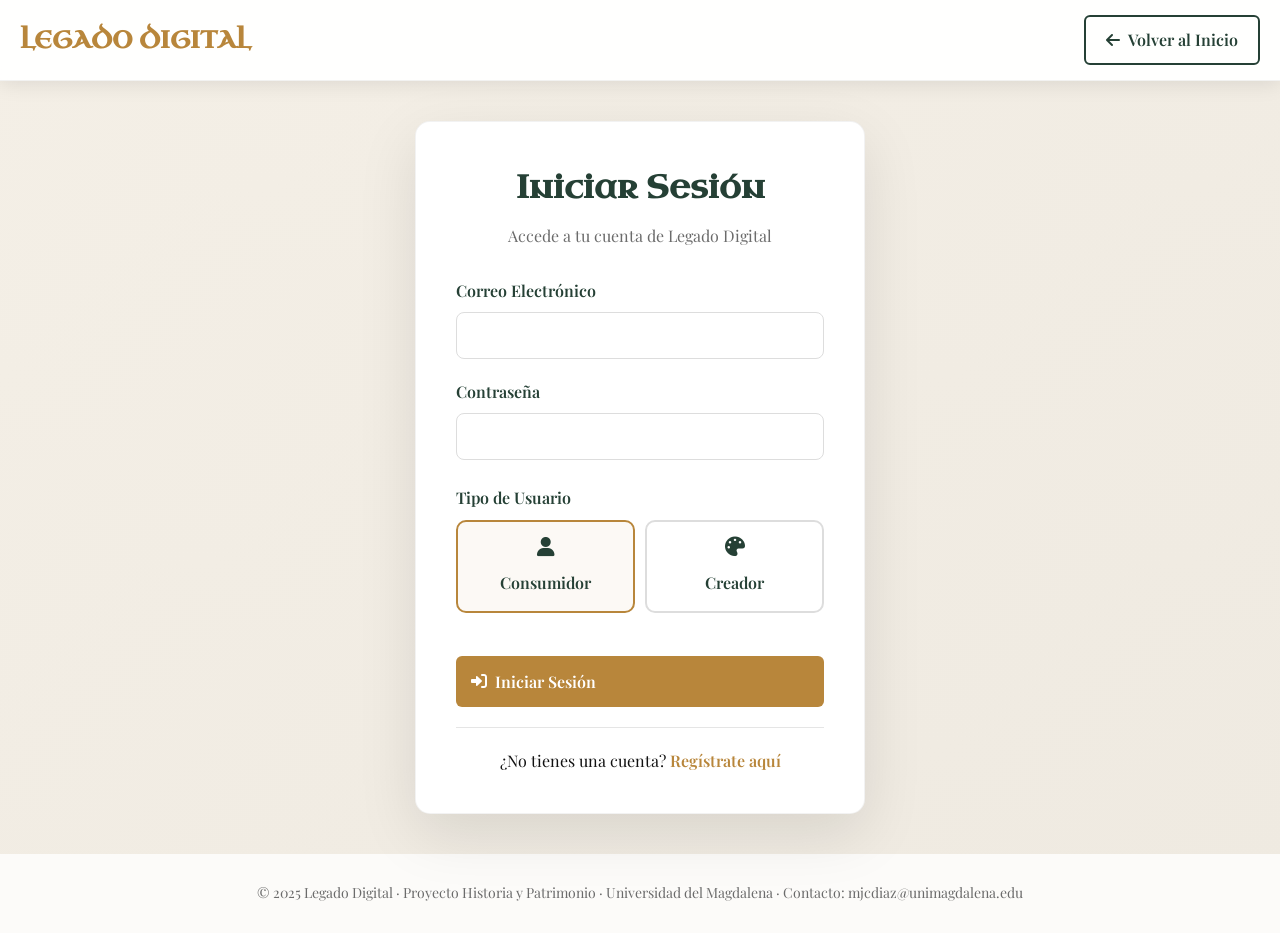
==== dashboard-creator.html @ 0e4feba0 "Firts" ====
<!DOCTYPE html>
<html lang="es">
<head>
    <meta charset="UTF-8">
    <meta name="viewport" content="width=device-width, initial-scale=1.0">
    <title>Panel del Creador - LEGADO DIGITAL</title>
    
    <!-- Fuentes de Google -->
    <link href="https://fonts.googleapis.com/css2?family=Uncial+Antiqua&family=Playfair+Display:wght@400;700&display=swap" rel="stylesheet">
    <!-- Iconos -->
    <link href="https://cdnjs.cloudflare.com/ajax/libs/font-awesome/6.0.0/css/all.min.css" rel="stylesheet">
    
    <link rel="stylesheet" href="css/style.css">
    <link rel="stylesheet" href="css/dashboard.css">
</head>
<body>
    <!-- BARRA DE NAVEGACIÓN -->
    <nav class="top-nav">
        <a href="index.html" class="nav-brand">LEGADO DIGITAL</a>
        <div class="nav-user">
            <div id="userInfo" class="user-info">
                <div class="user-avatar" id="userAvatar">U</div>
                <span id="userName">Usuario</span>
                <button class="btn btn-login" id="logoutBtn">Cerrar Sesión</button>
            </div>
        </div>
    </nav>

    <!-- CONTENIDO PRINCIPAL -->
    <div class="dashboard-container">
        <!-- ENCABEZADO DEL DASHBOARD -->
        <header class="dashboard-header">
            <div class="welcome-section">
                <h1>Panel del Creador</h1>
                <p>Gestiona tu contenido y comparte tu patrimonio cultural</p>
            </div>
            <div class="creator-stats">
                <div class="stat-card">
                    <div class="stat-number" id="totalContent">0</div>
                    <div class="stat-label">Contenidos Subidos</div>
                </div>
                <div class="stat-card">
                    <div class="stat-number" id="totalVideos">0</div>
                    <div class="stat-label">Videos</div>
                </div>
                <div class="stat-card">
                    <div class="stat-number" id="totalAudios">0</div>
                    <div class="stat-label">Audios</div>
                </div>
                <div class="stat-card">
                    <div class="stat-number" id="totalImages">0</div>
                    <div class="stat-label">Imágenes</div>
                </div>
            </div>
        </header>

        <!-- SECCIÓN DE ACCIONES RÁPIDAS -->
        <section class="quick-actions">
            <h2>Acciones Rápidas</h2>
            <div class="actions-grid">
                <button class="action-btn" id="addVideoBtn">
                    <i class="fas fa-video"></i>
                    <span>Agregar Video</span>
                </button>
                <button class="action-btn" id="addAudioBtn">
                    <i class="fas fa-music"></i>
                    <span>Agregar Audio</span>
                </button>
                <button class="action-btn" id="addImageBtn">
                    <i class="fas fa-image"></i>
                    <span>Agregar Imagen</span>
                </button>
                <button class="action-btn" id="addPhraseBtn">
                    <i class="fas fa-quote-left"></i>
                    <span>Agregar Frase</span>
                </button>
            </div>
        </section>

        <!-- SECCIÓN DE CONTENIDO -->
        <section class="content-section">
            <div class="section-header">
                <h2>Mi Contenido</h2>
                <div class="section-actions">
                    <select id="contentFilter" class="form-control">
                        <option value="all">Todo el contenido</option>
                        <option value="video">Videos</option>
                        <option value="audio">Audios</option>
                        <option value="image">Imágenes</option>
                        <option value="phrase">Frases</option>
                    </select>
                </div>
            </div>

            <div class="content-grid" id="contentGrid">
                <!-- El contenido se cargará aquí dinámicamente -->
            </div>
        </section>
    </div>

    <!-- MODAL PARA AGREGAR CONTENIDO -->
    <div class="modal" id="contentModal">
        <div class="modal-content">
            <div class="modal-header">
                <h3 class="modal-title" id="modalTitle">Agregar Contenido</h3>
                <button class="close-modal">&times;</button>
            </div>
            <form id="contentForm">
                <input type="hidden" id="contentId">
                <input type="hidden" id="contentType">
                
                <div class="form-group">
                    <label for="contentTitle">Título</label>
                    <input type="text" id="contentTitle" class="form-control" required>
                </div>

                <div class="form-group" id="fileInputGroup">
                    <label for="contentFile">Archivo</label>
                    <div class="file-input-container">
                        <input type="file" id="contentFile" class="file-input">
                        <label for="contentFile" class="file-input-label" id="fileInputLabel">
                            <i class="fas fa-upload"></i><br>
                            <span>Seleccionar archivo</span>
                            <div class="file-name" id="fileName"></div>
                        </label>
                    </div>
                </div>

                <div class="form-group">
                    <label for="contentDescription">Descripción</label>
                    <textarea id="contentDescription" class="form-control" rows="3" required></textarea>
                </div>

                <div class="form-group">
                    <label for="contentTags">Etiquetas (separadas por comas)</label>
                    <input type="text" id="contentTags" class="form-control" placeholder="patrimonio, cultura, historia">
                </div>

                <div class="form-group" id="phraseFields" style="display: none;">
                    <label for="contentAuthor">Autor</label>
                    <input type="text" id="contentAuthor" class="form-control">
                </div>

                <div class="form-actions">
                    <button type="button" class="btn btn-secondary" id="cancelContent">Cancelar</button>
                    <button type="submit" class="btn btn-primary">Guardar Contenido</button>
                </div>
            </form>
        </div>
    </div>

    <!-- FOOTER -->
    <footer class="site-footer">
        © 2025 Legado Digital · Proyecto Historia y Patrimonio · Universidad del Magdalena · Contacto: mjcdiaz@unimagdalena.edu
    </footer>

    <script src="js/dashboard.js"></script>
</body>
</html>
---- css/style.css ----
/* Variables y estilos base - extraídos de tu index.html */
:root {
    --bg: #f4efe6;
    --earth: #6b4f2b;
    --sand: #d6c6a6;
    --sepia: #c19a6b;
    --forest: #254035;
    --accent: #b8863b;
    --muted: #6b6b6b;
    --max-width: 1200px;
}

* {
    box-sizing: border-box;
    margin: 0;
    padding: 0;
}

body {
    font-family: "Playfair Display", Georgia, serif;
    background: linear-gradient(180deg, var(--bg), #efeae1);
    color: #111;
    line-height: 1.6;
    min-height: 100vh;
}

/* BARRA DE NAVEGACIÓN */
.top-nav {
    background: rgba(255,255,255,0.95);
    backdrop-filter: blur(10px);
    padding: 15px 20px;
    display: flex;
    justify-content: space-between;
    align-items: center;
    box-shadow: 0 2px 20px rgba(0,0,0,0.1);
    border-bottom: 1px solid rgba(0,0,0,0.05);
}

.nav-brand {
    font-family: "Uncial Antiqua", cursive;
    font-size: 24px;
    color: var(--accent);
    font-weight: bold;
    text-decoration: none;
}

.nav-user {
    display: flex;
    align-items: center;
    gap: 15px;
}

.user-info {
    display: flex;
    align-items: center;
    gap: 10px;
    color: var(--forest);
}

.user-avatar {
    width: 35px;
    height: 35px;
    border-radius: 50%;
    background: var(--accent);
    display: flex;
    align-items: center;
    justify-content: center;
    color: white;
    font-weight: bold;
}

/* BOTONES */
.btn {
    padding: 10px 20px;
    border: none;
    border-radius: 6px;
    cursor: pointer;
    font-weight: 600;
    transition: all 0.3s ease;
    text-decoration: none;
    display: inline-flex;
    align-items: center;
    gap: 8px;
    font-family: inherit;
}

.btn-login {
    background: transparent;
    color: var(--forest);
    border: 1px solid var(--forest);
}

.btn-register {
    background: var(--accent);
    color: white;
}

.btn-primary {
    background: var(--accent);
    color: white;
    padding: 12px 24px;
}

.btn-secondary {
    background: transparent;
    color: var(--forest);
    border: 2px solid var(--forest);
}

.btn:hover {
    transform: translateY(-2px);
    box-shadow: 0 4px 12px rgba(0,0,0,0.15);
}

/* FORMULARIOS */
.form-group {
    margin-bottom: 20px;
}

.form-group label {
    display: block;
    margin-bottom: 8px;
    color: var(--forest);
    font-weight: 600;
}

.form-control {
    width: 100%;
    padding: 12px;
    border: 1px solid #ddd;
    border-radius: 8px;
    font-size: 16px;
    transition: border-color 0.3s ease;
    font-family: inherit;
}

.form-control:focus {
    outline: none;
    border-color: var(--accent);
}

/* FOOTER */
.site-footer {
    text-align: center;
    padding: 28px;
    color: var(--muted);
    font-size: 14px;
    background: rgba(255,255,255,0.8);
    margin-top: auto;
}

/* CONTENEDORES */
.container {
    width: 100%;
    max-width: var(--max-width);
    margin: 0 auto;
    padding: 40px 20px;
}

/* MENSAJES */
.message {
    padding: 15px;
    border-radius: 8px;
    margin: 20px 0;
    text-align: center;
    font-weight: 500;
}

.message.success {
    background: #d4edda;
    color: #155724;
    border: 1px solid #c3e6cb;
}

.message.error {
    background: #f8d7da;
    color: #721c24;
    border: 1px solid #f5c6cb;
}
---- css/dashboard.css ----
.dashboard-container {
    max-width: 1200px;
    margin: 0 auto;
    padding: 20px;
}

.dashboard-header {
    background: white;
    border-radius: 15px;
    padding: 30px;
    margin-bottom: 30px;
    box-shadow: 0 10px 30px rgba(0,0,0,0.1);
}

.welcome-section h1 {
    font-family: "Uncial Antiqua", cursive;
    font-size: 36px;
    color: var(--forest);
    margin-bottom: 10px;
}

.welcome-section p {
    color: var(--muted);
    font-size: 18px;
}

.creator-stats {
    display: grid;
    grid-template-columns: repeat(auto-fit, minmax(150px, 1fr));
    gap: 20px;
    margin-top: 30px;
}

.stat-card {
    background: linear-gradient(135deg, var(--accent), var(--earth));
    color: white;
    padding: 20px;
    border-radius: 10px;
    text-align: center;
    box-shadow: 0 5px 15px rgba(184,134,59,0.3);
}

.stat-number {
    font-size: 32px;
    font-weight: bold;
    margin-bottom: 5px;
}

.stat-label {
    font-size: 14px;
    opacity: 0.9;
}

.quick-actions {
    background: white;
    border-radius: 15px;
    padding: 30px;
    margin-bottom: 30px;
    box-shadow: 0 10px 30px rgba(0,0,0,0.1);
}

.quick-actions h2 {
    font-family: "Uncial Antiqua", cursive;
    font-size: 28px;
    color: var(--forest);
    margin-bottom: 20px;
}

.actions-grid {
    display: grid;
    grid-template-columns: repeat(auto-fit, minmax(200px, 1fr));
    gap: 15px;
}

.action-btn {
    display: flex;
    flex-direction: column;
    align-items: center;
    gap: 10px;
    padding: 20px;
    border: 2px solid var(--sand);
    border-radius: 10px;
    background: white;
    cursor: pointer;
    transition: all 0.3s ease;
    font-size: 16px;
    color: var(--forest);
}

.action-btn:hover {
    border-color: var(--accent);
    transform: translateY(-5px);
    box-shadow: 0 10px 25px rgba(0,0,0,0.1);
}

.action-btn i {
    font-size: 24px;
    color: var(--accent);
}

.content-section {
    background: white;
    border-radius: 15px;
    padding: 30px;
    box-shadow: 0 10px 30px rgba(0,0,0,0.1);
}

.section-header {
    display: flex;
    justify-content: space-between;
    align-items: center;
    margin-bottom: 20px;
}

.section-header h2 {
    font-family: "Uncial Antiqua", cursive;
    font-size: 28px;
    color: var(--forest);
    margin: 0;
}

.section-actions {
    display: flex;
    gap: 15px;
}

.content-grid {
    display: grid;
    grid-template-columns: repeat(auto-fill, minmax(300px, 1fr));
    gap: 20px;
}

.content-card {
    border: 1px solid rgba(0,0,0,0.1);
    border-radius: 10px;
    overflow: hidden;
    transition: all 0.3s ease;
    background: white;
}

.content-card:hover {
    transform: translateY(-5px);
    box-shadow: 0 10px 25px rgba(0,0,0,0.1);
}

.content-media {
    width: 100%;
    height: 200px;
    background: #f8f9fa;
    display: flex;
    align-items: center;
    justify-content: center;
    overflow: hidden;
}

.content-media img,
.content-media video {
    width: 100%;
    height: 100%;
    object-fit: cover;
}

.content-media.audio {
    background: linear-gradient(135deg, var(--accent), var(--earth));
    color: white;
    font-size: 48px;
}

.content-media.phrase {
    background: linear-gradient(135deg, var(--forest), #2c5535);
    color: white;
    padding: 20px;
    text-align: center;
    font-style: italic;
}

.content-info {
    padding: 15px;
}

.content-title {
    font-weight: bold;
    color: var(--forest);
    margin-bottom: 8px;
    font-size: 16px;
}

.content-description {
    color: var(--muted);
    font-size: 14px;
    margin-bottom: 10px;
    display: -webkit-box;
    -webkit-line-clamp: 2;
    -webkit-box-orient: vertical;
    overflow: hidden;
    /* Propiedad estándar (aunque aún no ampliamente soportada) */
    line-clamp: 2;
    box-orient: vertical;
}

.content-tags {
    display: flex;
    flex-wrap: wrap;
    gap: 5px;
    margin-bottom: 10px;
}

.content-tag {
    background: var(--sand);
    color: var(--earth);
    padding: 4px 8px;
    border-radius: 12px;
    font-size: 12px;
}

.content-actions {
    display: flex;
    gap: 10px;
    margin-top: 10px;
}

.content-action-btn {
    flex: 1;
    padding: 8px;
    border: none;
    border-radius: 6px;
    cursor: pointer;
    font-size: 12px;
    transition: all 0.3s ease;
}

.btn-edit {
    background: var(--accent);
    color: white;
}

.btn-delete {
    background: #e74c3c;
    color: white;
}

.content-action-btn:hover {
    opacity: 0.8;
    transform: translateY(-2px);
}

/* MODAL */
.modal {
    display: none;
    position: fixed;
    top: 0;
    left: 0;
    width: 100%;
    height: 100%;
    background: rgba(0,0,0,0.7);
    z-index: 2000;
    align-items: center;
    justify-content: center;
}

.modal.active {
    display: flex;
}

.modal-content {
    background: white;
    padding: 30px;
    border-radius: 15px;
    width: 90%;
    max-width: 600px;
    max-height: 90vh;
    overflow-y: auto;
    box-shadow: 0 20px 60px rgba(0,0,0,0.3);
}

.modal-header {
    display: flex;
    justify-content: space-between;
    align-items: center;
    margin-bottom: 20px;
    padding-bottom: 15px;
    border-bottom: 2px solid var(--sand);
}

.modal-title {
    font-family: "Uncial Antiqua", cursive;
    font-size: 24px;
    color: var(--forest);
    margin: 0;
}

.close-modal {
    background: none;
    border: none;
    font-size: 24px;
    cursor: pointer;
    color: var(--muted);
}

.file-input-container {
    position: relative;
    overflow: hidden;
    display: inline-block;
    width: 100%;
}

.file-input {
    position: absolute;
    left: -9999px;
}

.file-input-label {
    display: block;
    padding: 20px;
    background: #f8f9fa;
    border: 2px dashed #ddd;
    border-radius: 8px;
    text-align: center;
    cursor: pointer;
    transition: all 0.3s ease;
}

.file-input-label:hover {
    border-color: var(--accent);
    background: rgba(184,134,59,0.05);
}

.file-input-label.has-file {
    border-color: var(--accent);
    background: rgba(184,134,59,0.1);
    color: var(--forest);
}

.file-name {
    margin-top: 10px;
    font-size: 14px;
    color: var(--muted);
}

.form-actions {
    display: flex;
    gap: 15px;
    margin-top: 20px;
}

.form-actions .btn {
    flex: 1;
}

/* Responsive */
@media (max-width: 768px) {
    .dashboard-container {
        padding: 10px;
    }

    .dashboard-header,
    .quick-actions,
    .content-section {
        padding: 20px;
    }

    .creator-stats {
        grid-template-columns: repeat(2, 1fr);
    }

    .actions-grid {
        grid-template-columns: 1fr 1fr;
    }

    .content-grid {
        grid-template-columns: 1fr;
    }

    .section-header {
        flex-direction: column;
        align-items: flex-start;
        gap: 15px;
    }

    .form-actions {
        flex-direction: column;
    }
}

@media (max-width: 480px) {
    .creator-stats {
        grid-template-columns: 1fr;
    }

    .actions-grid {
        grid-template-columns: 1fr;
    }

    .modal-content {
        padding: 20px;
    }
}
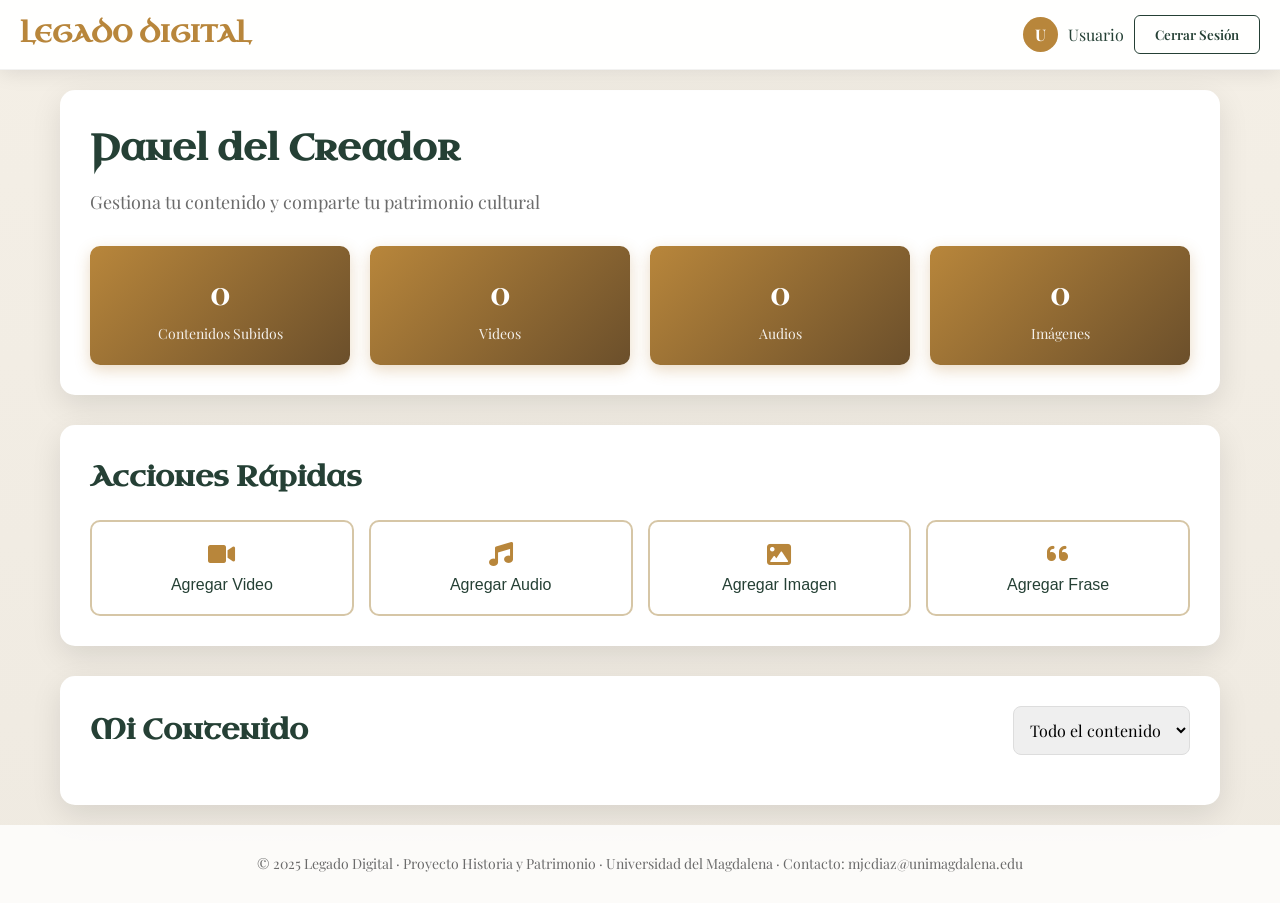
==== commit 0d7abc1d: "Content" ====
--- a/dashboard-creator.html
+++ b/dashboard-creator.html
@@ -154,6 +154,7 @@
         © 2025 Legado Digital · Proyecto Historia y Patrimonio · Universidad del Magdalena · Contacto: mjcdiaz@unimagdalena.edu
     </footer>
 
-    <script src="js/dashboard.js"></script>
+    <script type="module" src="js/supabaseClient.js"></script>
+<script src="js/dashboard.js"></script>
 </body>
-</html>+</html>
